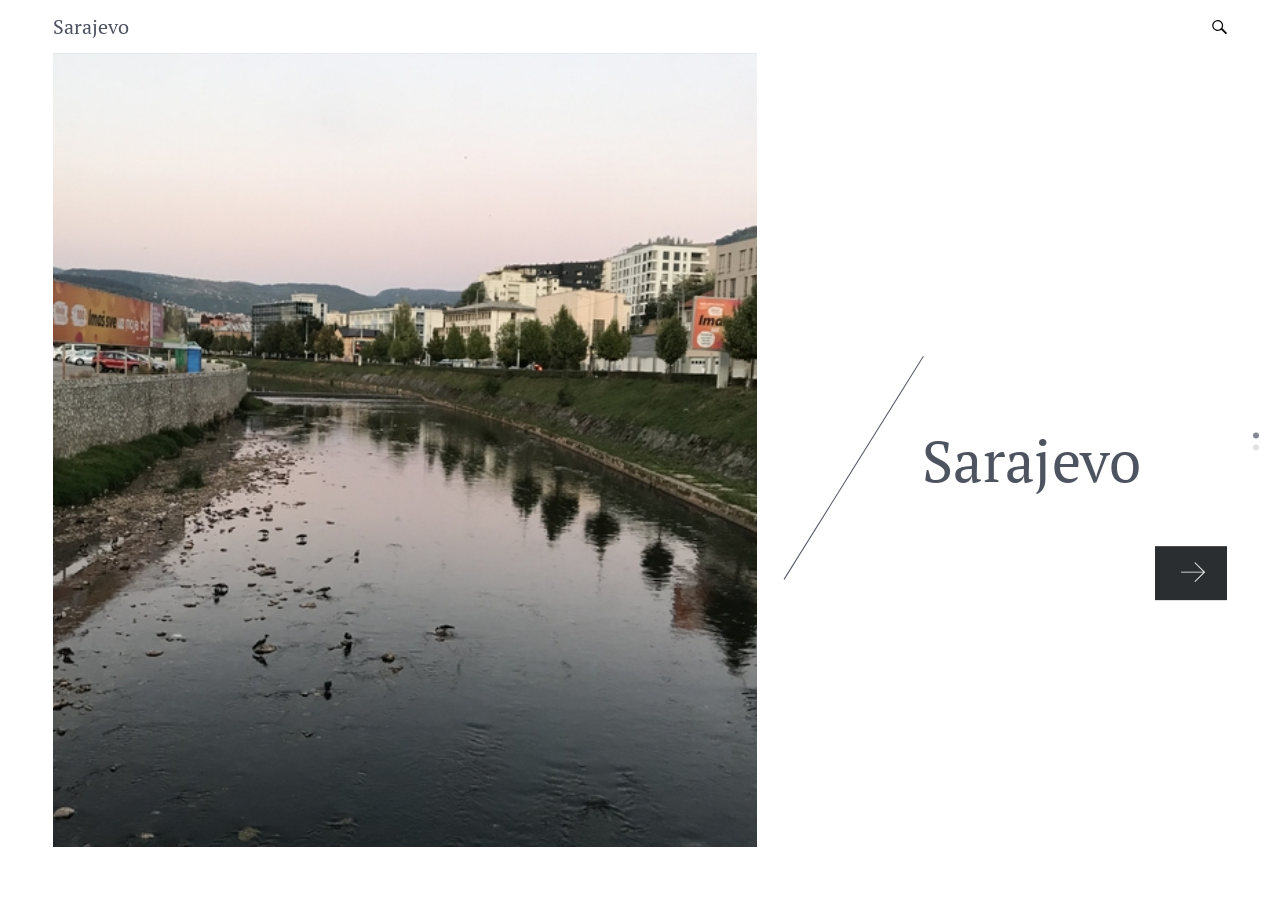
==== sarajevo/index.html @ a2435407 "update" ====
<!DOCTYPE html><html lang="en"><head><meta charset="utf-8"><meta http-equiv="X-UA-Compatible" content="IE=edge"><meta name="viewport" content="width=device-width,initial-scale=1"><title>Sarajevo</title><meta name="generator" content="Publii Open-Source CMS for Static Site"><link rel="canonical" href="./"><link rel="preconnect" href="https://fonts.gstatic.com/" crossorigin><link href="https://fonts.googleapis.com/css?family=PT+Serif:400,700%7CMuli:400,600&amp;display=swap" rel="stylesheet"><link rel="stylesheet" href="./assets/css/p-slider.css?v=5ac81efd5deb502fc3388d1c572c5e3c"><link rel="stylesheet" href="./assets/css/style.css?v=8c03707ad04deb16faa8979cb7841088"><script type="application/ld+json">{"@context":"http://schema.org","@type":"Organization","name":"Sarajevo","url":"./"}</script><script>window.addEventListener(
			        'load',
			        function load() {
				        window.removeEventListener('load', load, false);
				         document.body.classList.remove('js-loading');
			         },
			         false);</script><script async src="./assets/js/lazysizes.min.js?v=300b16f1c14e1537e6b064f464ab33b1"></script></head><body class="js-loading"><div class="container"><header class="js-top"><a class="logo" href="./">Sarajevo</a><div class="top"><div class="top__search"><form action="./search.html" class="search"><input type="search" name="q" placeholder="search..."></form></div></div></header><main><div class="slider"><div class="slider__viewport zoomIn"><div class="slider__down"><img src="./media/posts/1/IMG_4872.jpg" sizes="(max-width: 56.1875em) 100vw, 60vw" srcset="./media/posts/1/responsive/IMG_4872-xs.jpg 300w, ./media/posts/1/responsive/IMG_4872-sm.jpg 480w, ./media/posts/1/responsive/IMG_4872-md.jpg 768w, ./media/posts/1/responsive/IMG_4872-lg.jpg 1024w, ./media/posts/1/responsive/IMG_4872-xl.jpg 1360w, ./media/posts/1/responsive/IMG_4872-2xl.jpg 1600w, ./media/posts/1/responsive/IMG_4872-3xl.jpg 2560w" alt=""> <img src="./media/posts/2/prfil.JPEG" sizes="(max-width: 56.1875em) 100vw, 60vw" srcset="./media/posts/2/responsive/prfil-xs.JPEG 300w, ./media/posts/2/responsive/prfil-sm.JPEG 480w, ./media/posts/2/responsive/prfil-md.JPEG 768w, ./media/posts/2/responsive/prfil-lg.JPEG 1024w, ./media/posts/2/responsive/prfil-xl.JPEG 1360w, ./media/posts/2/responsive/prfil-2xl.JPEG 1600w, ./media/posts/2/responsive/prfil-3xl.JPEG 2560w" alt=""></div><div class="slider__up"><div class="slider__txt"><div class="slider__txtwrap"><h1>Sarajevo</h1><a href="./sarajevo.html" class="slider__btn"><span class="slider__btn__txt">View project</span> <span class="slider__btn__icon"><svg><use xlink:href="./assets/svg/svg-map.svg#arrow-next"/></svg></span></a></div></div><div class="slider__txt"><div class="slider__txtwrap"><h1>Home</h1><a href="./home.html" class="slider__btn"><span class="slider__btn__txt">View project</span> <span class="slider__btn__icon"><svg><use xlink:href="./assets/svg/svg-map.svg#arrow-next"/></svg></span></a></div></div></div></div><div class="slider-dots slider-dots--right"><button class="slider-dots__item">Slide 1</button> <button class="slider-dots__item">Slide 2</button></div><div class="slider-preloader">Do not refresh the page</div></div></main><footer class="footer"><div class="footer__copyright"><p>Powered by Publii</p></div></footer></div><script defer="defer" src="./assets/js/jquery-3.2.1.slim.min.js?v=5f48fc77cac90c4778fa24ec9c57f37d"></script><script defer="defer" src="./assets/js/scripts.min.js?v=5977caa3bd6c30eab5c559ded3288d58"></script></body></html>
---- sarajevo/assets/css/p-slider.css ----
/* Frontpage slider ------------------------- */

.slider {
	position: relative;
}

.slider__viewport {
	height: calc(100vh - 3rem * 2);
	overflow: hidden;
	position: relative;
}

.slider__down {
	background: rgba(42, 46, 48, 0);
	left: 0;
	position: absolute;
	top: 0;
	width: 100%;
	-webkit-transition: all 0.5s cubic-bezier(0, 0.99, 0.99, 1);
	transition: all 0.5s cubic-bezier(0, 0.99, 0.99, 1);
}

@media all and (min-width: 56.25em) {
	.slider__down {
		width: 60%;
	}
}

.slider__down > img {
	height: calc(100vh - 3rem * 2);
	-o-object-fit: cover;
	object-fit: cover;
	width: 100%;
}

.slider__down.no-animation {
	-webkit-transition: none 0.5s ease-in-out;
	transition: none 0.5s ease-in-out;
}

.slider__up {
	right: 0;
	position: absolute;
	top: 0;
	width: 100%;
	-webkit-transition: all 0.5s cubic-bezier(0, 0.99, 0.99, 1);
	transition: all 0.5s cubic-bezier(0, 0.99, 0.99, 1);
	z-index: 1;
}

@media all and (min-width: 56.25em) {
	.slider__up {
		width: 40%;
	}
}

.slider__txt {
	height: calc(100vh - 3rem * 2);
	opacity: 0;
	position: relative;
	-webkit-transition: opacity 0.35s linear;
	transition: opacity 0.35s linear;
	width: 100%;
}

.slider__txt.is-active {
	opacity: 1;
}

.slider__txtwrap {
	background: rgba(255, 255, 255, 0.7);
	color: #4e5360;
	font-style: normal;
	left: 4%;
	position: absolute;
	padding: 4rem;
	width: 92%;
	z-index: 2;
}

@media all and (max-width: 56.1875em) {
	.slider__txtwrap {
		bottom: 2%;
	}
}

@media all and (min-width: 56.25em) {
	.slider__txtwrap {
		left: 20%;
		max-width: 80%;
		padding: 0;
		text-align: left;
		top: 60%;
		-webkit-transform: translateY(-60%);
		transform: translateY(-60%);
		width: 36rem;
	}
	.slider__txtwrap:before {
		content: "";
		border-top: 1px solid #4e5360;
		position: absolute;
		width: calc(4rem + 15vw);
		height: calc(42% + 3vw);
		top: 20%;
		-webkit-transform: translate(-31%, -1.4vw) rotate(-58deg);
		transform: translate(-31%, -1.4vw) rotate(-58deg);
	}
}

.slider__txtwrap h1 {
	line-height: 1;
}

.slider__txtwrap h1 {
	font-size: 1.60181rem;
}

@media screen and (min-width: 20rem) {
	.slider__txtwrap h1 {
		font-size: calc(1.60181rem + 3.59977 * ((100vw - 20rem) / 113));
	}
}

@media screen and (min-width: 133rem) {
	.slider__txtwrap h1 {
		font-size: 5.20158rem;
	}
}

@media all and (min-width: 56.25em) {
	.slider__txtwrap h1 {
		text-indent: 4rem;
	}
}

.slider__category {
	color: #7a7e88;
	display: block;
	font-size: 0.6243rem;
	letter-spacing: 0.08em;
	text-indent: -3rem;
	text-transform: uppercase;
}

@media all and (min-width: 56.25em) {
	.slider__category {
		margin-left: -1vw;
	}
}

.slider__category:after {
	border-top: 1px solid #4e5360;
	content: "";
	position: absolute;
	left: -15vw;
	top: -1rem;
	opacity: 1;
	width: 15vw;
}

@media all and (max-width: 56.1875em) {
	.slider__category:after {
		left: -50%;
		top: 3rem;
		width: 100%;
	}
}

.slider__btn {
	color: #fff;
	float: right;
	font: 400 0.6243rem "Muli", sans-serif;
	letter-spacing: 0.08em;
	margin-top: calc(1.5rem + 0.25vw);
	position: relative;
	width: auto;
	text-transform: uppercase;
}

.slider__btn__icon {
	float: right;
	display: inline-block;
	padding: 0.75rem 1.25rem;
	vertical-align: middle;
	text-align: right;
	-webkit-transition: all 0.5 cubic-bezier(0.68, -0.55, 0.265, 1.55);
	transition: all 0.5 cubic-bezier(0.68, -0.55, 0.265, 1.55);
}

.slider__btn__icon > svg {
	fill: #fff;
	height: 1.35rem;
	position: relative;
	width: 1.35rem;
	z-index: 2;
}

.slider__btn__txt {
	display: inline-block;
	float: left;
	left: -60%;
	line-height: 2.8rem;
	opacity: 0;
	padding: 0 0.5rem 0 2.5rem;
	position: relative;
	-webkit-transition: all 0.425s cubic-bezier(0.68, -0.55, 0.265, 1.55);
	transition: all 0.425s cubic-bezier(0.68, -0.55, 0.265, 1.55);
	visibility: hidden;
	z-index: 2;
}

.slider__btn:after {
	background: #2a2e30;
	content: "";
	height: 100%;
	width: 4.05rem;
	position: absolute;
	right: 0;
	opacity: 1;
	-webkit-transition: all 0.425s cubic-bezier(0.68, -0.55, 0.265, 1.55);
	transition: all 0.425s cubic-bezier(0.68, -0.55, 0.265, 1.55);
	z-index: 1;
}

.slider__btn:hover .slider__btn__txt {
	color: #fff;
	left: 0;
	opacity: 1;
	visibility: visible;
}

.slider__btn:hover {
	color: #fff;
}

.slider__btn:hover:after {
	right: 0;
	opacity: 1;
	width: 100%;
}

/* Dots pagination ------------------------- */

.slider-dots {
	line-height: 1;
	list-style: none;
	margin: 0;
	padding: 0;
	text-align: center;
}

@media all and (min-width: 56.25em) {
	.slider-dots {
		position: absolute;
		width: 6px;
	}
}

.slider-dots--invisible {
	visibility: hidden;
}

@media all and (min-width: 56.25em) {
	.slider-dots--right {
		right: calc(-1.5rem - 6px);
		top: calc(50% - 1.5rem);
		-webkit-transform: translate(0, calc(100% - 1.5rem));
		transform: translate(0, calc(100% - 1.5rem));
	}
}

@media all and (min-width: 56.25em) {
	.slider-dots--left {
		left: calc(-1.5rem - 6px);
		top: calc(50% - 1.5rem);
		-webkit-transform: translate(0, calc(50% - 1.5rem));
		transform: translate(0, calc(50% - 1.5rem));
	}
}

.slider-dots__item {
	background: #838793 !important;
	border-radius: 50%;
	cursor: pointer;
	display: inline-block;
	height: 6px;
	opacity: .25;
	margin: calc(3rem / 2 - 6px) 6px;
	padding: 0;
	text-indent: -99999rem;
	width: 6px;
}

@media all and (min-width: 56.25em) {
	.slider-dots__item {
		display: block;
		margin: 6px 0;
	}
}

.slider-dots__item.is-active {
	opacity: 1;
}

/* Preloading ------------------------- */

.zoomIn {
	-webkit-animation: zoomIn 0.8s;
	animation: zoomIn 0.8s;
}

.js-loading .zoomIn {
	opacity: 0;
}

@-webkit-keyframes zoomIn {
	from {
		opacity: 0;
		-webkit-transform: scale3d(0.88, 0.88, 0.88);
		transform: scale3d(0.88, 0.88, 0.88);
	}
	100% {
		opacity: 1;
		-webkit-transform: scale3d(1, 1, 1);
		transform: scale3d(1, 1, 1);
	}
}

@keyframes zoomIn {
	from {
		opacity: 0;
		-webkit-transform: scale3d(0.88, 0.88, 0.88);
		transform: scale3d(0.88, 0.88, 0.88);
	}
	100% {
		opacity: 1;
		-webkit-transform: scale3d(1, 1, 1);
		transform: scale3d(1, 1, 1);
	}
}

.slider-preloader {
	color: #fff;
	display: none;
	left: 50%;
	position: fixed;
	text-indent: -9999999rem;
	top: 50%;
	-webkit-transform: translate(-50%, -50%);
	transform: translate(-50%, -50%);
	-webkit-transition: all 0.5s ease-out;
	transition: all 0.5s ease-out;
}

.slider-preloader:before {
	-webkit-animation: long-scaling 0.5s infinite alternate;
	animation: long-scaling 0.5s infinite alternate;
	background: #4e5360;
	content: "";
	display: block;
	height: 1px;
	left: -5rem;
	position: absolute;
	width: 10rem;
	top: 0;
}

@-webkit-keyframes long-scaling {
	0% {
		-webkit-transform: scale(0);
		transform: scale(0);
	}
	100% {
		-webkit-transform: scale(1);
		transform: scale(1);
	}
}

@keyframes long-scaling {
	0% {
		-webkit-transform: scale(0);
		transform: scale(0);
	}
	100% {
		-webkit-transform: scale(1);
		transform: scale(1);
	}
}

.js-loading .slider-preloader {
	display: block;
}
---- sarajevo/assets/css/style.css ----
article,aside,footer,header,hgroup,main,nav,section{display:block}*,:after,:before{-webkit-box-sizing:border-box;box-sizing:border-box}blockquote,body,dd,div,dl,dt,fieldset,figure,form,h1,h2,h3,h4,h5,h6,li,ol,p,pre,td,th,ul{margin:0;padding:0}li{list-style:none}img{height:auto;max-width:100%;vertical-align:top}.post__share .facebook:hover{background:#3b5998;border-color:#3b5998}.footer__social .facebook:hover .icon{fill:#3b5998}.post__share .twitter:hover{background:#55acee;border-color:#55acee}.footer__social .twitter:hover .icon{fill:#55acee}.post__share .gplus:hover{background:#dd4b39;border-color:#dd4b39}.footer__social .gplus:hover .icon{fill:#dd4b39}.post__share .instagram:hover{background:#405de6;border-color:#405de6}.footer__social .instagram:hover .icon{fill:#405de6}.post__share .vimeo:hover{background:#1ab7ea;border-color:#1ab7ea}.footer__social .vimeo:hover .icon{fill:#1ab7ea}.post__share .pinterest:hover{background:#bd081c;border-color:#bd081c}.footer__social .pinterest:hover .icon{fill:#bd081c}.post__share .youtube:hover{background:#cd201f;border-color:#cd201f}.footer__social .youtube:hover .icon{fill:#cd201f}.post__share .linkedin:hover{background:#0077b5;border-color:#0077b5}.footer__social .linkedin:hover .icon{fill:#0077b5}.post__share .buffer:hover{background:#222;border-color:#222}.footer__social .buffer:hover .icon{fill:#222}.post__share .mix:hover{background:#f77e25;border-color:#f77e25}.footer__social .mix:hover .icon{fill:#f77e25}html{font-smooth:always;-webkit-font-smoothing:antialiased;-moz-osx-font-smoothing:grayscale;scroll-behavior:smooth}html{font-size:1rem}@media screen and (min-width:20rem){html{font-size:calc(1rem + .2 * ((100vw - 20rem)/ 113))}}@media screen and (min-width:133rem){html{font-size:1.2rem}}body{background:#fff;color:#4e5360;font-family:Muli,sans-serif;font-weight:400;line-height:1.6;-ms-scroll-chaining:none;overscroll-behavior:none}a{color:#d6496c;text-decoration:none;-webkit-transition:all .35s ease-out;-o-transition:all .35s ease-out;transition:all .35s ease-out}a:hover{color:#4e5360}a:active{color:#4e5360}a:focus{color:#4e5360;outline:2px dotted none}dl,ol,p,table,ul{margin-top:calc(1.5rem + .25vw)}blockquote,figure,hr{margin-top:calc(1.5rem + 1vw);margin-bottom:calc(1.5rem + 1vw)}h1,h2,h3,h4,h5,h6{font-family:"PT Serif",serif;font-weight:400;letter-spacing:.02rem;line-height:1.3;margin-top:calc(2.25rem + 1vw)}h1{margin:.5rem 0 1.5rem}h1{font-size:1.42383rem}@media screen and (min-width:20rem){h1{font-size:calc(1.42383rem + .85687 * ((100vw - 20rem)/ 113))}}@media screen and (min-width:133rem){h1{font-size:2.2807rem}}h2{font-size:1.26562rem}@media screen and (min-width:20rem){h2{font-size:calc(1.26562rem + .33618 * ((100vw - 20rem)/ 113))}}@media screen and (min-width:133rem){h2{font-size:1.60181rem}}h3{font-size:1.125rem}@media screen and (min-width:20rem){h3{font-size:calc(1.125rem + .29883 * ((100vw - 20rem)/ 113))}}@media screen and (min-width:133rem){h3{font-size:1.42383rem}}h4{font-size:1rem}@media screen and (min-width:20rem){h4{font-size:calc(1rem + .26562 * ((100vw - 20rem)/ 113))}}@media screen and (min-width:133rem){h4{font-size:1.26562rem}}h5{font-size:.88889rem}@media screen and (min-width:20rem){h5{font-size:calc(.88889rem + .23611 * ((100vw - 20rem)/ 113))}}@media screen and (min-width:133rem){h5{font-size:1.125rem}}h6{font-size:.79012rem}@media screen and (min-width:20rem){h6{font-size:calc(.79012rem + .20988 * ((100vw - 20rem)/ 113))}}@media screen and (min-width:133rem){h6{font-size:1rem}}h2+p,h3+p,h4+p,h5+p,h6+p{margin-top:calc(1rem + .25vw)}b,strong{font-weight:600}blockquote{border-left:2px solid #d6496c;font-family:"PT Serif",serif;padding:.25rem 0 .25rem 2rem}blockquote{font-size:1.125rem}@media screen and (min-width:20rem){blockquote{font-size:calc(1.125rem + .14062 * ((100vw - 20rem)/ 113))}}@media screen and (min-width:133rem){blockquote{font-size:1.26562rem}}blockquote cite{color:#4e5360;display:block;font-size:.889rem;margin-top:.75rem}blockquote cite:before{content:"- "}blockquote>:nth-child(1){margin-top:0}ol,ul{margin-left:2rem}ol>li,ul>li{list-style:inherit;padding:0 0 .25rem 1rem}dl dt{font-weight:600}pre{margin:1.5rem 0 0;padding:1.5rem 3rem;white-space:pre-wrap;word-wrap:break-word}code,pre{background-color:#f6f6f6;font-family:Monaco,"Courier New",monospace;font-size:.79rem}table{border-collapse:collapse;border-spacing:0;display:block;max-width:100%;overflow-x:auto;vertical-align:top;text-align:left;white-space:nowrap}table th{border-bottom:2px solid rgba(0,0,0,.15);padding:.75rem 1.25rem}table tr:nth-child(2n){background:#f6f6f7}table td{padding:.75rem 1.25rem}figcaption{clear:both;color:#7a7e88;font-style:italic;font-size:.702rem;margin:.75rem 0 0;text-align:center}hr{background:0 0;border:none;height:auto;line-height:1;max-width:none;text-align:center}hr::before{content:"\00b7 \00b7 \00b7";color:#4e5360;font-size:1.26562rem;font-weight:600;letter-spacing:1rem;padding-left:1rem}.btn,[type=button],[type=submit],button{background:#2a2e30;border:none;color:#fff;cursor:pointer;display:inline-block;font:400 .6243rem Muli,sans-serif;letter-spacing:.08em;padding:.75rem 1.25rem;vertical-align:middle;text-align:center;text-transform:uppercase;-webkit-transition:all .12s linear 0s;-o-transition:all .12s linear 0s;transition:all .12s linear 0s;width:100%}@media all and (min-width:20em){.btn,[type=button],[type=submit],button{width:auto}}.btn:focus,.btn:hover,:focus[type=button],:focus[type=submit],:hover[type=button],:hover[type=submit],button:focus,button:hover{color:#fff;background:#d6496c}.btn:focus,:focus[type=button],:focus[type=submit],button:focus{outline:0}.btn:disabled,:disabled[type=button],:disabled[type=submit],button:disabled{background-color:#f6f6f7;border-color:#d3d4d7;color:#7a7e88;cursor:not-allowed}.btn:active,:active[type=button],:active[type=submit],button:active{background:#d6496c}@media all and (max-width:19.9375em){.btn+.btn,.btn+[type=button],.btn+[type=submit],.btn+button,[type=button]+.btn,[type=button]+[type=button],[type=button]+[type=submit],[type=button]+button,[type=submit]+.btn,[type=submit]+[type=button],[type=submit]+[type=submit],[type=submit]+button,button+.btn,button+[type=button],button+[type=submit],button+button{margin-top:.5rem}}[type=button],[type=submit],button{-webkit-appearance:none;-moz-appearance:none}fieldset{border:1px solid #dcdddf;margin:0 0 1.5rem;padding:1.5rem}fieldset>legend{margin-left:-1rem;padding:0 1rem}legend{font-weight:600}label{font-weight:600;margin:0 1rem .75rem 0}option{font-weight:400}[type=email],[type=number],[type=search],[type=tel],[type=text],[type=url],select,textarea{background-color:#fff;border:none;border:1px solid #dcdddf;font-size:1rem;outline:0;padding:.5rem .75rem;width:100%;-webkit-appearance:none;-moz-appearance:none}@media all and (min-width:37.5em){[type=email],[type=number],[type=search],[type=tel],[type=text],[type=url],select,textarea{width:auto}}[type=email]:focus,[type=number]:focus,[type=search]:focus,[type=tel]:focus,[type=text]:focus,[type=url]:focus,select:focus,textarea:focus{border-color:#d6496c}input[type=checkbox],input[type=radio]{opacity:0;position:absolute}input[type=checkbox]+label,input[type=radio]+label{position:relative;margin-left:-1px;cursor:pointer;padding:0}input[type=checkbox]+label:before,input[type=radio]+label:before{background-color:#fff;border:1px solid #dcdddf;border-radius:2px;content:'';display:inline-block;height:1.25rem;line-height:1.25rem;margin-right:1rem;vertical-align:middle;text-align:center;width:1.25rem}input[type=checkbox]:checked+label:before,input[type=radio]:checked+label:before{content:"";background-image:url("data:image/svg+xml;charset=UTF-8,%3csvg xmlns='http://www.w3.org/2000/svg' viewBox='0 0 11 8'%3e%3cpolygon points='9.53 0 4.4 5.09 1.47 2.18 0 3.64 2.93 6.54 4.4 8 5.87 6.54 11 1.46 9.53 0' fill='%23D6496C'/%3e%3c/svg%3e");background-repeat:no-repeat;background-size:11px 8px;background-position:50% 50%}input[type=radio]+label:before{border-radius:50%}input[type=radio]:checked+label:before{background-image:url("data:image/svg+xml;charset=UTF-8,%3csvg xmlns='http://www.w3.org/2000/svg' viewBox='0 0 8 8'%3e%3ccircle cx='4' cy='4' r='4' fill='%23D6496C'/%3e%3c/svg%3e")}[type=file]{margin-bottom:1.5rem;width:100%}select{max-width:100%;width:auto;position:relative}select:not([multiple]){background:url('data:image/svg+xml;utf8,<svg xmlns="http://www.w3.org/2000/svg" viewBox="0 0 6 6"><polygon points="3 6 3 6 0 0 6 0 3 6" fill="%238a8b8c"/></svg>') no-repeat 90% 50%;background-size:8px;padding-right:3rem}select[multiple]{border:1px solid #dcdddf;padding:1.5rem;width:100%}select[multiple]:hover{border-color:#dcdddf}select[multiple]:focus{border-color:#d6496c}select[multiple]:disabled{background-color:#f6f6f7;cursor:not-allowed}select[multiple]:disabled:hover{border-color:#dcdddf}textarea{display:block;overflow:auto;resize:vertical;max-width:100%}.container{background:#fff;max-width:100%;padding:0 4%;overflow:hidden}@media all and (min-width:56.25em){.container{padding:0 3rem}}.container>header{-webkit-box-align:center;-ms-flex-align:center;align-items:center;background:#fff;display:-webkit-box;display:-ms-flexbox;display:flex;height:3rem;position:fixed;width:92%;z-index:999}@media all and (min-width:56.25em){.container>header{-webkit-box-pack:justify;-ms-flex-pack:justify;justify-content:space-between;width:calc(100% - 3rem * 2)}}.container>header.is-sticky-off{-webkit-transition:all .25s ease-in;-o-transition:all .25s ease-in;transition:all .25s ease-in;-webkit-transform:translateY(-200%);-ms-transform:translateY(-200%);transform:translateY(-200%)}.container>header.is-sticky-on{-webkit-transition:all .25s ease-out;-o-transition:all .25s ease-out;transition:all .25s ease-out;-webkit-transform:translateY(0);-ms-transform:translateY(0);transform:translateY(0);top:0}.top{-webkit-box-align:baseline;-ms-flex-align:baseline;align-items:baseline;display:-webkit-box;display:-ms-flexbox;display:flex;-webkit-box-pack:justify;-ms-flex-pack:justify;justify-content:space-between}@media all and (max-width:56.1875em){.top{width:100%}}.top__search{margin-left:.5rem;position:relative}@media all and (max-width:56.1875em){.top__search{margin-right:3rem}}.top__search [type=search]{background-image:url("data:image/svg+xml;charset=UTF-8,%3csvg xmlns='http://www.w3.org/2000/svg' viewBox='0 0 24 23'%3e%3cpath d='M23.565 20.458l-6.847-6.847a8.974 8.974 0 1 0-1.935 2.28l6.674 6.675a1.49 1.49 0 0 0 2.107-2.107zM9 16a7 7 0 1 1 7-7 7.008 7.008 0 0 1-7 7z' fill='%23070707'/%3e%3c/svg%3e");background-position:100% 50%;background-size:15px 14px;background-repeat:no-repeat;border:none;cursor:pointer;font-size:.79012rem;-webkit-transition:all .36s ease-in-out;-o-transition:all .36s ease-in-out;transition:all .36s ease-in-out;width:15px}.top__search [type=search]:focus{border-bottom:1px solid #dcdddf;cursor:auto;padding-right:34px;width:auto}@media all and (min-width:56.25em){.top__search [type=search]:focus{width:10rem}}.logo{color:#4e5360!important;font-family:"PT Serif",serif;font-size:1rem}@media all and (min-width:56.25em){.logo{font-size:1.125rem}}.navbar__menu{margin:0;padding:0;overflow:hidden;padding:0}@media all and (max-width:56.1875em){.navbar__menu{background:#fff;height:100vh;left:0;opacity:0;position:absolute;top:3rem;-webkit-transition:all .3s ease-out;-o-transition:all .3s ease-out;transition:all .3s ease-out;visibility:hidden;width:100%;z-index:99999999;text-align:center}}@media all and (min-width:56.25em){.navbar__menu{max-height:none;overflow:visible}}.navbar__menu li{color:#fff;list-style:none;padding:0}@media all and (min-width:56.25em){.navbar__menu li{display:inline-block;font-size:.6243rem;letter-spacing:.08em;padding:0 .5rem;position:relative;text-transform:uppercase;z-index:2001}}.navbar__menu li:hover,.navbar__menu li[aria-expanded=true]{cursor:pointer}@media all and (min-width:56.25em){.navbar__menu li:hover>ul,.navbar__menu li[aria-expanded=true]>ul{opacity:1;-webkit-transform:translate(0,0);-ms-transform:translate(0,0);transform:translate(0,0);visibility:visible}.navbar__menu li:hover>ul li,.navbar__menu li[aria-expanded=true]>ul li{margin:0;display:block}}.navbar__menu li a,.navbar__menu li span{display:block;color:#4e5360;white-space:nowrap}@media all and (max-width:56.1875em){.navbar__menu li a,.navbar__menu li span{padding:.75rem 0}}.navbar__menu li a:after,.navbar__menu li span:after{content:"";display:block;margin:0 auto}.navbar__menu li a:hover:not(span),.navbar__menu li span:hover:not(span){color:#d6496c}@media all and (max-width:56.1875em){.navbar__submenu{margin:0}}@media all and (min-width:56.25em){.navbar__submenu{background:#fff;-webkit-box-shadow:0 0 10px rgba(78,83,96,.12);box-shadow:0 0 10px rgba(78,83,96,.12);left:auto;margin:15px 0 0;opacity:0;padding:1rem 1.5rem;position:absolute;top:100%;-webkit-transition:all .35s ease-out;-o-transition:all .35s ease-out;transition:all .35s ease-out;-webkit-transform:translate(0,-10%);-ms-transform:translate(0,-10%);transform:translate(0,-10%);visibility:hidden;width:auto;z-index:2000}.navbar__submenu:after{background:#fff;-webkit-box-shadow:-4px -2px 6px rgba(78,83,96,.08);box-shadow:-4px -2px 6px rgba(78,83,96,.08);content:'';display:block;height:12px;left:20px;position:absolute;top:-6px;-webkit-transform:rotate(45deg);-ms-transform:rotate(45deg);transform:rotate(45deg);width:12px}.navbar__submenu:before{content:'';display:block;height:15px;left:0;position:absolute;top:-15px;width:100%}.navbar__submenu li{border:none;font-size:.79012rem;letter-spacing:normal;margin:0;padding:0;text-transform:none}}@media all and (min-width:56.25em) and (max-width:56.1875em){.navbar__submenu li{padding:.25rem 0}}@media all and (min-width:56.25em){.navbar__submenu li a:hover:not(span),.navbar__submenu li span:hover:not(span){color:#d6496c}.navbar__submenu li ul{left:calc(100% + 12px);top:-22px;-webkit-transform:translate(-10%,0);-ms-transform:translate(-10%,0);transform:translate(-10%,0)}.navbar__submenu li ul:after{left:-6px;top:15px;-webkit-transform:rotate(-45deg);-ms-transform:rotate(-45deg);transform:rotate(-45deg)}.navbar__submenu li ul:before{height:100%;left:-12px;top:0;width:12px}.navbar__submenu li ul.navbar__submenu--reversed{left:auto;right:calc(100% + 12px);top:-22px}.navbar__submenu li ul.navbar__submenu--reversed:after{left:auto;right:-6px;top:15px;-webkit-transform:rotate(135deg);-ms-transform:rotate(135deg);transform:rotate(135deg)}.navbar__submenu li ul.navbar__submenu--reversed:before{height:100%;left:auto;right:-12px;top:0;width:12px}.col-2 .navbar__submenu{-webkit-column-count:2;column-count:2}.col-3 .navbar__submenu{-webkit-column-count:3;column-count:3}}.navbar__toggle{background:0 0;border:none;border-top:2px solid #2a2e30;border-radius:0;display:block;height:14px;padding:0;position:absolute;top:50%;-webkit-transform:translate(0,-50%);-ms-transform:translate(0,-50%);transform:translate(0,-50%);right:0;text-indent:-99999rem;width:1.8rem;z-index:3}@media all and (min-width:56.25em){.navbar__toggle{display:none}}.navbar__toggle:before{border-top:2px solid #2a2e30;content:"";right:0;position:absolute;top:4px;width:50%}.navbar__toggle:after{border-bottom:2px solid #2a2e30;content:"";right:0;position:absolute;bottom:0;width:75%}.navbar__toggle:focus{background:0 0;outline:0;border:none;border-top:2px solid #4e5360}.navbar__toggle:hover{background:0 0}.is-opened>ul{opacity:1;overflow:auto;visibility:visible}.is-opened>ul li ul{height:0;opacity:0;visibility:hidden;-webkit-transition:all .35s ease-out;-o-transition:all .35s ease-out;transition:all .35s ease-out;-webkit-transform:translateY(-10%);-ms-transform:translateY(-10%);transform:translateY(-10%)}.is-opened>ul li:hover>ul{height:auto;opacity:1;visibility:visible;-webkit-transform:translateY(0);-ms-transform:translateY(0);transform:translateY(0)}.u-cutting{overflow:hidden}main{padding-top:3rem}.hero{position:relative}.hero__title{line-height:1.2;margin:0}.hero__title{font-size:1.42383rem}@media screen and (min-width:20rem){.hero__title{font-size:calc(1.42383rem + 3.1998 * ((100vw - 20rem)/ 113))}}@media screen and (min-width:133rem){.hero__title{font-size:4.62363rem}}.hero__desc{color:#7a7e88;font-size:.6243rem;margin-top:calc(.25rem + 1vw);margin-bottom:1.5rem;max-width:36rem;text-transform:uppercase}.hero--normal{height:50vh}.hero--normal>header{position:absolute;top:50%;left:50%;-webkit-transform:translate(-50%,-50%);-ms-transform:translate(-50%,-50%);transform:translate(-50%,-50%)}.hero--overlay{top:calc(3rem + 3rem);position:absolute;left:calc(4% + 3rem);z-index:999}@media all and (min-width:56.25em){.hero--overlay{left:calc(3rem + 3rem)}}.hero--author{text-align:center}@media all and (min-width:56.25em){.hero--author{height:50vh;text-align:left}.hero--author>header{position:absolute;top:50%;left:50%;-webkit-transform:translate(-50%,-50%);-ms-transform:translate(-50%,-50%);transform:translate(-50%,-50%)}}@media all and (min-width:56.25em){.hero--author__wrap{display:-webkit-box;display:-ms-flexbox;display:flex;-webkit-box-align:start;-ms-flex-align:start;align-items:start}}.hero--author__avatar{border-radius:50%;height:5.25rem;margin:1rem 0 2.25rem;width:5.25rem}@media all and (min-width:56.25em){.hero--author__avatar{margin-right:3rem}}.hero--author__title sup{font-size:1.125rem;top:0;vertical-align:top}.hero--author__desc{color:#7a7e88;max-width:36rem;margin-bottom:3rem}@media all and (max-width:56.1875em){.hero--author__desc{margin-left:auto;margin-right:auto}}.portfolio{margin-bottom:3rem}.portfolio:after{content:" ";display:block;clear:both}.portfolio>article{float:left;display:inline-block;height:100%;width:100%}@media all and (min-width:37.5em){.portfolio>article{width:50%}.portfolio>article:nth-child(6n-2),.portfolio>article:nth-child(6n-5){height:calc(100vh - 3rem * 2)}.portfolio>article:nth-child(6n-2) .card__image>img,.portfolio>article:nth-child(6n-5) .card__image>img{height:calc(100vh - 3rem * 2)}.portfolio>article:nth-child(6n-2){float:right}.portfolio>article:nth-child(6n-5){clear:left}}@media all and (max-width:74.9375em){.portfolio--gutter{margin:-.5rem -.5rem calc(3rem - .5rem)}.portfolio--gutter .card{margin:.5rem}.portfolio--gutter .card__image>img{height:calc((100vh - 3rem * 2)/ 2 - .5rem)}}@media all and (min-width:37.5em) and (max-width:74.9375em){.portfolio--gutter>article:nth-child(6n-2),.portfolio--gutter>article:nth-child(6n-5){height:calc((100vh - 3rem * 2) + 1rem)}}@media all and (min-width:75em){.portfolio--gutter{margin:-1rem -1rem calc(3rem - 1rem)}.portfolio--gutter .card{margin:1rem}.portfolio--gutter .card__image>img{height:calc((100vh - 3rem * 2)/ 2 - 1rem)}}.portfolio--gutter>article{height:100%}@media all and (min-width:75em){.portfolio--gutter>article:nth-child(6n-2),.portfolio--gutter>article:nth-child(6n-5){height:calc((100vh - 3rem * 2) + 2rem)}}.card{display:block;position:relative;overflow:hidden;color:#4e5360}.card__image{display:block;margin:0;position:relative}.card__image:before{background:rgba(255,255,255,.3);content:"";height:100%;opacity:0;position:absolute;-webkit-transition:all .35s ease-out;-o-transition:all .35s ease-out;transition:all .35s ease-out;width:100%;z-index:1}.card__image:after{content:"\2192";left:3rem;opacity:0;position:absolute;top:1rem;-webkit-transform:translateX(60%);-ms-transform:translateX(60%);transform:translateX(60%);-webkit-transition:all .7s ease-out;-o-transition:all .7s ease-out;transition:all .7s ease-out;width:calc(100% - 6rem);z-index:2}.card__image>img{height:calc((100vh - 3rem * 2)/ 2);-o-object-fit:cover;object-fit:cover;overflow:hidden;-webkit-transition:all .7s;-o-transition:all .7s;transition:all .7s;width:100%}.card__header{padding:3rem;position:absolute;text-align:left;-webkit-transform:translate(0,0);-ms-transform:translate(0,0);transform:translate(0,0);width:100%;z-index:2}.card__header>p{text-transform:uppercase;color:#7a7e88;display:inline;font-size:.6243rem;margin:0}.card__header>h2{font:400 .88889rem "PT Serif",serif;margin-top:0}.card:hover .card__header{-webkit-transform:translate(0,-100%);-ms-transform:translate(0,-100%);transform:translate(0,-100%);-webkit-transition:all .35s ease-out;-o-transition:all .35s ease-out;transition:all .35s ease-out}.card:hover .card__image:before{opacity:1}.card:hover .card__image:after{opacity:1;-webkit-transform:translateX(100%);-ms-transform:translateX(100%);transform:translateX(100%)}.card:hover .card__image img{-webkit-transform:scale(1.1);-ms-transform:scale(1.1);transform:scale(1.1)}.category{margin-top:calc(-3rem - 1vw)}@media all and (min-width:37.5em){.category{max-width:36rem;margin-left:auto;margin-right:auto}}@media all and (min-width:56.25em){.category{margin-bottom:calc(3rem - 1rem);max-width:52rem}}.category>article{display:inline-block;font-size:.88889rem;-webkit-margin-after:0;-webkit-column-break-inside:avoid;margin:1.5rem auto;page-break-inside:avoid;break-inside:avoid;text-align:center;vertical-align:top;width:100%}@media all and (min-width:56.25em){.category--col{-webkit-column-count:2;column-count:2;-webkit-column-gap:1rem;column-gap:1rem}}@media all and (min-width:75em){.category--col{-webkit-column-gap:2rem;column-gap:2rem}}.category--normal .category__entry{max-width:36rem;margin-left:auto;margin-right:auto}.category__image{position:relative;-webkit-transition:all .35s ease-out;-o-transition:all .35s ease-out;transition:all .35s ease-out}.category__image:after{content:"\2192";left:-60%;opacity:0;position:absolute;top:1rem;-webkit-transform:translateX(60%);-ms-transform:translateX(60%);transform:translateX(60%);-webkit-transition:all .7s ease-out;-o-transition:all .7s ease-out;transition:all .7s ease-out;width:100%}.category__image:hover{opacity:.7}.category__image:hover:after{opacity:1;-webkit-transform:translateX(100%);-ms-transform:translateX(100%);transform:translateX(100%)}.category__header>h2{margin:.5rem 0 0}.category__header>h2 a{color:#4e5360;text-decoration:none;-webkit-transition:all .35s ease-out;-o-transition:all .35s ease-out;transition:all .35s ease-out}.category__header>h2 a:hover{color:#d6496c}.category__header>h2 a:active{color:#d6496c}.category__header>h2 a:focus{color:#d6496c;outline:2px dotted none}.category__header>p{color:#7a7e88;font-size:.6243rem;text-transform:uppercase}.category__entry{margin-top:calc(.75rem + .25vw)}.category__btn{display:inline-block;font:400 .6243rem Muli,sans-serif;letter-spacing:.08em;margin-top:calc(1.5rem + .25vw);padding-right:.25rem;position:relative;vertical-align:middle;text-transform:uppercase}.category__btn:after{content:"\2192";left:0;opacity:1;position:absolute;top:0;-webkit-transform:translateX(60%);-ms-transform:translateX(60%);transform:translateX(60%);width:100%}.category__btn:hover{padding-right:1.5rem}.category__btn:hover:after{opacity:1;-webkit-transform:translateX(60%);-ms-transform:translateX(60%);transform:translateX(60%)}.post:after{content:" ";display:block;clear:both}@media all and (min-width:37.5em){.post{max-width:36rem;margin:0 auto}}@media all and (min-width:56.25em){.post{margin-bottom:3rem;max-width:52rem}}.post__featured-image{margin-top:0;margin-bottom:0}.post__featured-image>img{-o-object-fit:cover;object-fit:cover;-o-object-position:center center;object-position:center center}@media all and (min-width:56.25em){.post__featured-image>img{height:calc(100vh - 3rem * 2);min-height:6vh}}@media all and (min-width:56.25em){.post__featured-image>figcaption{margin-right:3.75rem;text-align:right}}.post__header{margin:0 0 calc(1.5rem + 2vw)}.post__header>h1{line-height:1.2;margin-top:calc(3rem + 2vw)}.post__header>h1{font-size:1.42383rem}@media screen and (min-width:20rem){.post__header>h1{font-size:calc(1.42383rem + 5.98233 * ((100vw - 20rem)/ 113))}}@media screen and (min-width:133rem){.post__header>h1{font-size:7.40616rem}}.post__image--left{float:left;margin-bottom:2.75rem;margin-right:2.75rem;width:50%}.post__image--right{float:right;margin-bottom:2.75rem;margin-left:2.75rem;width:50%}@media all and (min-width:56.25em){.post__image--wide{margin-left:-23.14815%;margin-right:-23.14815%;text-align:center}}.post__image--wide>img{height:auto;width:100%}.post__image--full{margin-left:calc(-50vw + 50%);margin-right:calc(-50vw + 50%);text-align:center}.post__image--full>img{width:92%}@media all and (min-width:56.25em){.post__image--full>img{width:calc(100% - 3rem * 2)}}.post__meta{color:#7a7e88;font-size:.6243rem;text-transform:uppercase}@media all and (min-width:56.25em){.post__entry{width:68.35443%;margin:0 auto}}.post__entry__intro{font-family:"PT Serif",serif;margin:0 auto calc(1.5rem + 1vw)}.post__entry__intro{font-size:1.125rem}@media screen and (min-width:20rem){.post__entry__intro{font-size:calc(1.125rem + .14062 * ((100vw - 20rem)/ 113))}}@media screen and (min-width:133rem){.post__entry__intro{font-size:1.26562rem}}@media all and (min-width:56.25em){.post__entry__wide{margin-left:-23.14815%;width:72.22222%}}@media all and (min-width:56.25em){.post__entry__wide--full{margin-left:-23.14815%;margin-right:-23.14815%}}.post__iframe,.post__video{position:relative;display:block;margin-top:calc(1.5rem + .25vw);margin-bottom:calc(1.5rem + .5vw);overflow:hidden;padding:0;width:100%}.post__iframe::before,.post__video::before{display:block;content:"";padding-top:56.25%}.post__iframe--21by9::before,.post__video--21by9::before{padding-top:42.857143%}.post__iframe--4by3::before,.post__video--4by3::before{padding-top:75%}.post__iframe--1by1::before,.post__video--1by1::before{padding-top:100%}.post__iframe>iframe,.post__video>iframe{border:none;height:100%;left:0;position:absolute;top:0;bottom:0;width:100%}.post__toc ul{counter-reset:item;list-style:decimal;margin:calc(.5rem + .25vw) 0 0 1rem}.post__toc ul li{counter-increment:item;padding:0}.post__toc ul ul{margin-top:0}.post__toc ul ul li{display:block}.post__toc ul ul li:before{content:counters(item, ".") ". ";margin-left:-20px}.post__footer{clear:both}@media all and (min-width:56.25em){.post__footer{width:68.35443%;margin:0 auto}}.post__bio{background:#2a2e30;color:#7a7e88;margin-top:calc(2.25rem + .25vw);padding:5.06329%;text-align:center}@media all and (min-width:37.5em){.post__bio{display:-webkit-box;display:-ms-flexbox;display:flex;-webkit-box-pack:justify;-ms-flex-pack:justify;justify-content:space-between;text-align:left}}.post__bio-thumb{text-align:center}@media all and (min-width:37.5em){.post__bio-thumb{width:16.66667%}}.post__bio-thumb>img{border-radius:50%;height:3.25rem;margin-bottom:-.5rem;position:relative;width:3.25rem;z-index:2}@media all and (min-width:37.5em){.post__bio-text{width:81.48148%}}.post__bio-text>h3{font-size:.88889rem}@media all and (min-width:37.5em){.post__bio-text>h3{margin:0}}.post__bio-text>h3 a{color:#fff;text-decoration:none;-webkit-transition:all .35s ease-out;-o-transition:all .35s ease-out;transition:all .35s ease-out}.post__bio-text>h3 a:hover{color:#d6496c}.post__bio-text>h3 a:active{color:#d6496c}.post__bio-text>h3 a:focus{color:#d6496c;outline:2px dotted none}.post__bio-text>p{font-size:.79012rem;margin:1rem 0 0}.post__aside{margin:calc(1.5rem + .25vw) auto}@media all and (min-width:56.25em){.post__aside{width:68.35443%}}.post__tag{margin:0;margin-top:calc(1.5rem + .25vw)}.post__tag li{display:inline-block;margin-right:.5rem;padding:0}.post__tag li>a{background:rgba(78,83,96,.08);border-radius:50px;color:#4e5360;font-size:.6243rem;letter-spacing:.08em;padding:.15rem .75rem;text-decoration:none}.post__tag li>a:hover{background:#4e5360;color:#fff}.post__share{margin:calc(1.5rem + .25vw) 0 0}.post__share:after{content:" ";display:block;clear:both}.post__share>a{border:1px solid rgba(0,0,0,.15);border-radius:1px;display:block;float:left;height:2.5rem;line-height:2.5rem;margin:.25rem;text-align:center;width:2.5rem}.post__share>a:hover{text-decoration:none}.post__share>a:hover .icon{-webkit-transform:scale(1.2);-ms-transform:scale(1.2);transform:scale(1.2);fill:#fff}.post__share .icon{fill:#4e5360;height:.79012rem;line-height:.79012rem;margin:0 auto;opacity:1!important;pointer-events:none;vertical-align:text-bottom;width:.79012rem}@media all and (min-width:56.25em){.post--with-aside .post__aside{font-size:65%;margin-top:.5rem;width:12.65823%;float:left;margin-left:0;margin-right:-100%}}@media all and (min-width:56.25em){.post--with-aside .post__share{margin:-.25rem -.25rem 1rem}}@media all and (min-width:56.25em){.post--with-aside .post__footer{width:68.35443%;float:left;margin-left:31.64557%;margin-right:-100%}}@media all and (min-width:56.25em){.post--with-aside .post__entry{width:68.35443%;float:left;margin-left:31.64557%;margin-right:-100%}}.post--with-aside .post__entry>:nth-child(1){margin-top:0}.post--with-aside .post__entry>:last-child{margin-bottom:0}@media all and (min-width:56.25em){.post--with-aside .post__image--wide{margin-left:-46.2963%;margin-right:0}}.post--with-aside .post__image--wide>img{height:auto;width:100%}.post--with-aside .post__image--wide>figcaption{text-align:left}@media all and (min-width:56.25em){.post--with-aside .post__entry__wide{margin-left:-46.2963%;width:100%}}@media all and (min-width:56.25em){.post--with-aside .post__entry__wide--full{margin-left:-46.2963%;margin-right:0}}.post-nav{color:#7a7e88;display:-webkit-box;display:-ms-flexbox;display:flex;font-size:.6243rem;-webkit-box-pack:justify;-ms-flex-pack:justify;justify-content:space-between;letter-spacing:.08em;text-transform:uppercase}@media all and (max-width:56.1875em){.post-nav{max-width:36rem;margin:4rem auto 0}}@media all and (min-width:56.25em){.post-nav{bottom:calc(100vh - 100vh);margin-top:3rem;padding:6rem 3rem;position:absolute;width:calc(100% - 3rem * 2)}}.post-nav__link{display:block;color:#4e5360!important}.post-nav__link--light{color:#fff!important}.post-nav h5{margin:.25rem 0 0;position:relative;text-transform:none;-webkit-transition:all .35s ease-out;-o-transition:all .35s ease-out;transition:all .35s ease-out}.post-nav__prev{width:auto}.post-nav__prev h5:before{content:"\2190";position:absolute;top:-3rem;-webkit-transition:all .35s ease-out;-o-transition:all .35s ease-out;transition:all .35s ease-out;-webkit-transform:translateX(0);-ms-transform:translateX(0);transform:translateX(0)}.post-nav__prev:hover h5{-webkit-transform:translateX(.75rem);-ms-transform:translateX(.75rem);transform:translateX(.75rem)}.post-nav__prev:hover h5:before{-webkit-transform:translateX(-1.5rem);-ms-transform:translateX(-1.5rem);transform:translateX(-1.5rem)}.post-nav__next{margin-left:auto;text-align:right;width:auto}.post-nav__next h5:after{content:"\2192";position:absolute;right:0;top:-3rem;-webkit-transition:all .35s ease-out;-o-transition:all .35s ease-out;transition:all .35s ease-out;-webkit-transform:translateX(0);-ms-transform:translateX(0);transform:translateX(0)}.post-nav__next:hover h5{-webkit-transform:translateX(-.75rem);-ms-transform:translateX(-.75rem);transform:translateX(-.75rem)}.post-nav__next:hover h5:after{-webkit-transform:translateX(1.5rem);-ms-transform:translateX(1.5rem);transform:translateX(1.5rem)}.tank:after{content:" ";display:block;clear:both}@media all and (min-width:37.5em){.tank{max-width:36rem;margin:0 auto}}@media all and (min-width:56.25em){.tank{margin-bottom:3rem;max-width:52rem}}.tank__inner{margin:4rem auto 0}@media all and (min-width:56.25em){.tank__inner{margin:0 auto;padding-top:1.5rem;width:68.35443%}}@media all and (min-width:56.25em){.tank__inner--with-aside{max-width:52rem;width:68.35443%;float:left;margin-left:31.64557%;margin-right:-100%}}.banner{text-align:center}.banner--after-post{margin-top:4rem}.search-page__input{border:none;border-bottom:1px solid rgba(0,0,0,.15);padding-left:0}@media all and (min-width:56.25em){.search-page__input{width:36rem}}.gsc-control-cse{padding:0}.gs-webResult{border-top:1px solid rgba(0,0,0,.15);padding-top:1rem}.gsc-table-result{margin-top:.5rem;white-space:initial}.gsc-table-result td{padding:0}.align-left{text-align:left}.align-right{text-align:right}.align-center{text-align:center}.align-justify{text-align:justify}.msg{padding:1rem 1.5rem}.msg--highlight{background-color:#fefbf1}.msg--info{background-color:#f0faff}.msg--success{background:#f2faeb}.dropcap:first-letter{float:left;font-family:"PT Serif",serif;line-height:.6;margin-right:.75rem;padding:.5rem .5rem .5rem 0}.dropcap:first-letter{font-size:2.88651rem}@media screen and (min-width:20rem){.dropcap:first-letter{font-size:calc(2.88651rem + 1.73712 * ((100vw - 20rem)/ 113))}}@media screen and (min-width:133rem){.dropcap:first-letter{font-size:4.62363rem}}.pagination{background:rgba(78,83,96,.06);display:-webkit-box;display:-ms-flexbox;display:flex;bottom:0;font-size:0;overflow:hidden;position:relative;z-index:999999}.pagination__next,.pagination__prev{display:-webkit-box;display:-ms-flexbox;display:flex;-webkit-box-align:center;-ms-flex-align:center;align-items:center;background:#4e5360;height:3rem;padding:0 1rem;position:relative;width:50%;overflow:hidden}.pagination__next:after,.pagination__prev:after{background:#d6496c;content:"";height:100%;position:absolute;top:0;width:100%;-webkit-transition:all .35s ease-out;-o-transition:all .35s ease-out;transition:all .35s ease-out;z-index:1}.pagination__next>svg,.pagination__prev>svg{fill:#fff;height:1.35rem;position:relative;width:1.35rem;z-index:2}.pagination__prev{-webkit-box-pack:end;-ms-flex-pack:end;justify-content:flex-end}.pagination__prev:after{right:0;-webkit-transform:translateX(100%);-ms-transform:translateX(100%);transform:translateX(100%)}.pagination__prev:hover:after{-webkit-transform:translateX(0);-ms-transform:translateX(0);transform:translateX(0)}.pagination__next{-webkit-box-pack:start;-ms-flex-pack:start;justify-content:flex-start;margin-left:auto}.pagination__next:after{left:0;-webkit-transform:translateX(-100%);-ms-transform:translateX(-100%);transform:translateX(-100%)}.pagination__next:hover:after{-webkit-transform:translateX(0);-ms-transform:translateX(0);transform:translateX(0)}.footer{line-height:1}@media all and (max-width:56.1875em){.footer{border-top:1px solid rgba(0,0,0,.15);margin-top:3rem;padding:1.5rem 0;text-align:center}}@media all and (min-width:56.25em){.footer{bottom:3rem;position:fixed;width:calc(100% - 6rem)}}@media all and (min-width:56.25em){.footer__social{bottom:0;position:absolute;left:calc(-1.5rem - .44444rem)}}.footer__social>a{display:block;padding:.5rem .5rem 0 0}@media all and (max-width:56.1875em){.footer__social>a{padding:0 .75rem}}.footer__social .icon{fill:rgba(78,83,96,.8);height:.88889rem;width:.88889rem}.footer__copyright{color:#7a7e88;font-size:.6243rem;letter-spacing:.08em;text-transform:uppercase}@media all and (max-width:56.1875em){.footer__copyright{padding:.75rem 0}}@media all and (min-width:56.25em){.footer__copyright{height:1rem;position:absolute;right:calc(-1.5rem - .3rem);-webkit-transform:rotate(-90deg) translateY(50%);-ms-transform:rotate(-90deg) translateY(50%);transform:rotate(-90deg) translateY(50%);-webkit-transform-origin:left top;-ms-transform-origin:left top;transform-origin:left top;white-space:nowrap;width:1rem}}.icon{display:inline-block;-webkit-transition:all .12s linear 0s;-o-transition:all .12s linear 0s;transition:all .12s linear 0s}.gallery{margin:calc(1.5rem + 1vw) -.5rem}@media all and (min-width:20em){.gallery{display:-webkit-box;display:-ms-flexbox;display:flex;-ms-flex-wrap:wrap;flex-wrap:wrap}}@media all and (min-width:20em){.gallery[data-columns="1"] .gallery__item{-webkit-box-flex:1;-ms-flex:1 0 100%;flex:1 0 100%}}@media all and (min-width:30em){.gallery[data-columns="2"] .gallery__item{-webkit-box-flex:1;-ms-flex:1 0 50%;flex:1 0 50%}}@media all and (min-width:37.5em){.gallery[data-columns="3"] .gallery__item{-webkit-box-flex:1;-ms-flex:1 0 33.333%;flex:1 0 33.333%}}@media all and (min-width:56.25em){.gallery[data-columns="4"] .gallery__item{-webkit-box-flex:0;-ms-flex:0 1 25%;flex:0 1 25%}}@media all and (min-width:56.25em){.gallery[data-columns="5"] .gallery__item{-webkit-box-flex:0;-ms-flex:0 1 20%;flex:0 1 20%}}@media all and (min-width:56.25em){.gallery[data-columns="6"] .gallery__item{-webkit-box-flex:0;-ms-flex:0 1 16.666%;flex:0 1 16.666%}}@media all and (min-width:56.25em){.gallery[data-columns="7"] .gallery__item{-webkit-box-flex:1;-ms-flex:1 0 14.285%;flex:1 0 14.285%}}@media all and (min-width:56.25em){.gallery[data-columns="8"] .gallery__item{-webkit-box-flex:1;-ms-flex:1 0 12.5%;flex:1 0 12.5%}}.gallery__item{margin:0;padding:.5rem;position:relative}@media all and (min-width:20em){.gallery__item{-webkit-box-flex:1;-ms-flex:1 0 50%;flex:1 0 50%}}@media all and (min-width:30em){.gallery__item{-webkit-box-flex:1;-ms-flex:1 0 33.333%;flex:1 0 33.333%}}@media all and (min-width:37.5em){.gallery__item{-webkit-box-flex:1;-ms-flex:1 0 25%;flex:1 0 25%}}.gallery__item a{display:block;height:100%;width:100%}.gallery__item a::after{background:-webkit-gradient(linear,left bottom,left top,from(rgba(42,46,48,.4)),to(rgba(0,0,0,0)));background:-webkit-linear-gradient(bottom,rgba(42,46,48,.4) 0,rgba(0,0,0,0) 100%);background:-o-linear-gradient(bottom,rgba(42,46,48,.4) 0,rgba(0,0,0,0) 100%);background:linear-gradient(bottom,rgba(42,46,48,.4) 0,rgba(0,0,0,0) 100%);bottom:.5rem;content:"";display:block;opacity:0;left:.5rem;height:calc(100% - 1rem);position:absolute;right:.5rem;top:.5rem;-webkit-transition:all .24s ease-out;-o-transition:all .24s ease-out;transition:all .24s ease-out;width:calc(100% - 1rem)}.gallery__item a:hover::after{opacity:1}.gallery__item img{display:block;height:100%;-o-object-fit:cover;object-fit:cover;width:100%}.gallery__item figcaption{bottom:1.2rem;color:#fff;left:50%;opacity:0;position:absolute;text-align:center;-webkit-transform:translate(-50%,1.2rem);-ms-transform:translate(-50%,1.2rem);transform:translate(-50%,1.2rem);-webkit-transition:all .24s ease-out;-o-transition:all .24s ease-out;transition:all .24s ease-out}.gallery__item:hover figcaption{opacity:1;-webkit-transform:translate(-50%,0);-ms-transform:translate(-50%,0);transform:translate(-50%,0)}.pswp--dark .pswp__bg{background:#2a2e30}.pswp--light .pswp__bg{background:#fff}.pswp--light .pswp__counter{color:#4e5360}.pswp--light .pswp__caption__center{color:#4e5360}.cookie-popup,.cookie-popup__save{background:#d6496c}.card:hover .card__image img{-webkit-transform:scale(1.1);-ms-transform:scale(1.1);transform:scale(1.1)}.lazyload,.lazyloading{opacity:0}.lazyloaded{opacity:1;transition:opacity 2s cubic-bezier(.215,.61,.355,1)}
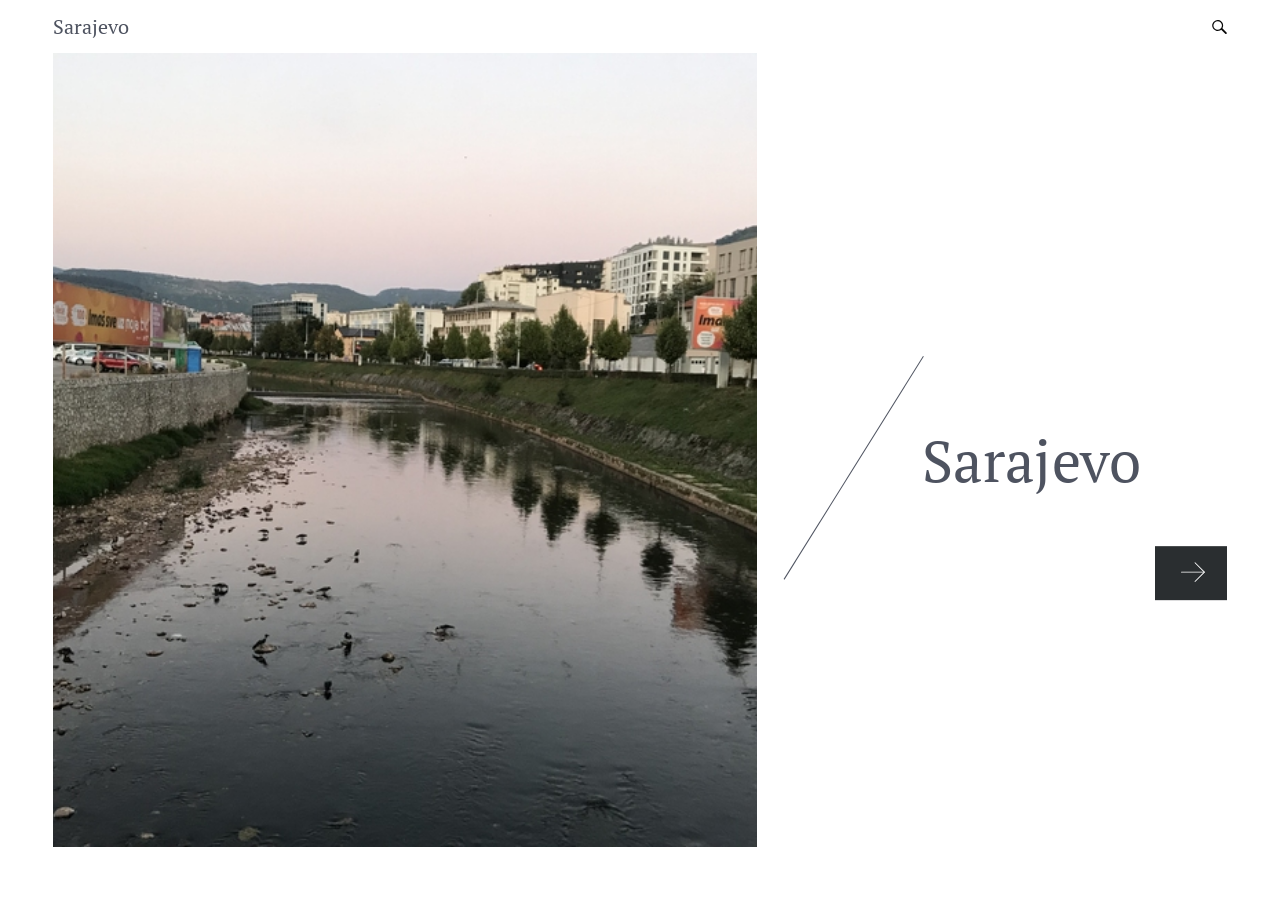
==== commit 15c1f6f6: "upddate" ====
--- a/sarajevo/index.html
+++ b/sarajevo/index.html
@@ -4,4 +4,4 @@
 				        window.removeEventListener('load', load, false);
 				         document.body.classList.remove('js-loading');
 			         },
-			         false);</script><script async src="./assets/js/lazysizes.min.js?v=300b16f1c14e1537e6b064f464ab33b1"></script></head><body class="js-loading"><div class="container"><header class="js-top"><a class="logo" href="./">Sarajevo</a><div class="top"><div class="top__search"><form action="./search.html" class="search"><input type="search" name="q" placeholder="search..."></form></div></div></header><main><div class="slider"><div class="slider__viewport zoomIn"><div class="slider__down"><img src="./media/posts/1/IMG_4872.jpg" sizes="(max-width: 56.1875em) 100vw, 60vw" srcset="./media/posts/1/responsive/IMG_4872-xs.jpg 300w, ./media/posts/1/responsive/IMG_4872-sm.jpg 480w, ./media/posts/1/responsive/IMG_4872-md.jpg 768w, ./media/posts/1/responsive/IMG_4872-lg.jpg 1024w, ./media/posts/1/responsive/IMG_4872-xl.jpg 1360w, ./media/posts/1/responsive/IMG_4872-2xl.jpg 1600w, ./media/posts/1/responsive/IMG_4872-3xl.jpg 2560w" alt=""> <img src="./media/posts/2/prfil.JPEG" sizes="(max-width: 56.1875em) 100vw, 60vw" srcset="./media/posts/2/responsive/prfil-xs.JPEG 300w, ./media/posts/2/responsive/prfil-sm.JPEG 480w, ./media/posts/2/responsive/prfil-md.JPEG 768w, ./media/posts/2/responsive/prfil-lg.JPEG 1024w, ./media/posts/2/responsive/prfil-xl.JPEG 1360w, ./media/posts/2/responsive/prfil-2xl.JPEG 1600w, ./media/posts/2/responsive/prfil-3xl.JPEG 2560w" alt=""></div><div class="slider__up"><div class="slider__txt"><div class="slider__txtwrap"><h1>Sarajevo</h1><a href="./sarajevo.html" class="slider__btn"><span class="slider__btn__txt">View project</span> <span class="slider__btn__icon"><svg><use xlink:href="./assets/svg/svg-map.svg#arrow-next"/></svg></span></a></div></div><div class="slider__txt"><div class="slider__txtwrap"><h1>Home</h1><a href="./home.html" class="slider__btn"><span class="slider__btn__txt">View project</span> <span class="slider__btn__icon"><svg><use xlink:href="./assets/svg/svg-map.svg#arrow-next"/></svg></span></a></div></div></div></div><div class="slider-dots slider-dots--right"><button class="slider-dots__item">Slide 1</button> <button class="slider-dots__item">Slide 2</button></div><div class="slider-preloader">Do not refresh the page</div></div></main><footer class="footer"><div class="footer__copyright"><p>Powered by Publii</p></div></footer></div><script defer="defer" src="./assets/js/jquery-3.2.1.slim.min.js?v=5f48fc77cac90c4778fa24ec9c57f37d"></script><script defer="defer" src="./assets/js/scripts.min.js?v=5977caa3bd6c30eab5c559ded3288d58"></script></body></html>+			         false);</script><script async src="./assets/js/lazysizes.min.js?v=300b16f1c14e1537e6b064f464ab33b1"></script></head><body class="js-loading"><div class="container"><header class="js-top"><a class="logo" href="./">Sarajevo</a><div class="top"><div class="top__search"><form action="./search.html" class="search"><input type="search" name="q" placeholder="search..."></form></div></div></header><main><div class="slider"><div class="slider__viewport zoomIn"><div class="slider__down"><img src="./media/posts/1/IMG_4872.jpg" sizes="(max-width: 56.1875em) 100vw, 60vw" srcset="./media/posts/1/responsive/IMG_4872-xs.jpg 300w, ./media/posts/1/responsive/IMG_4872-sm.jpg 480w, ./media/posts/1/responsive/IMG_4872-md.jpg 768w, ./media/posts/1/responsive/IMG_4872-lg.jpg 1024w, ./media/posts/1/responsive/IMG_4872-xl.jpg 1360w, ./media/posts/1/responsive/IMG_4872-2xl.jpg 1600w, ./media/posts/1/responsive/IMG_4872-3xl.jpg 2560w" alt=""></div><div class="slider__up"><div class="slider__txt is-active"><div class="slider__txtwrap"><h1>Sarajevo</h1><a href="./sarajevo.html" class="slider__btn"><span class="slider__btn__txt">View project</span> <span class="slider__btn__icon"><svg><use xlink:href="./assets/svg/svg-map.svg#arrow-next"/></svg></span></a></div></div></div></div><div class="slider-preloader">Do not refresh the page</div></div></main><footer class="footer"><div class="footer__copyright"><p>Powered by Publii</p></div></footer></div><script defer="defer" src="./assets/js/jquery-3.2.1.slim.min.js?v=5f48fc77cac90c4778fa24ec9c57f37d"></script><script defer="defer" src="./assets/js/scripts.min.js?v=5977caa3bd6c30eab5c559ded3288d58"></script></body></html>
